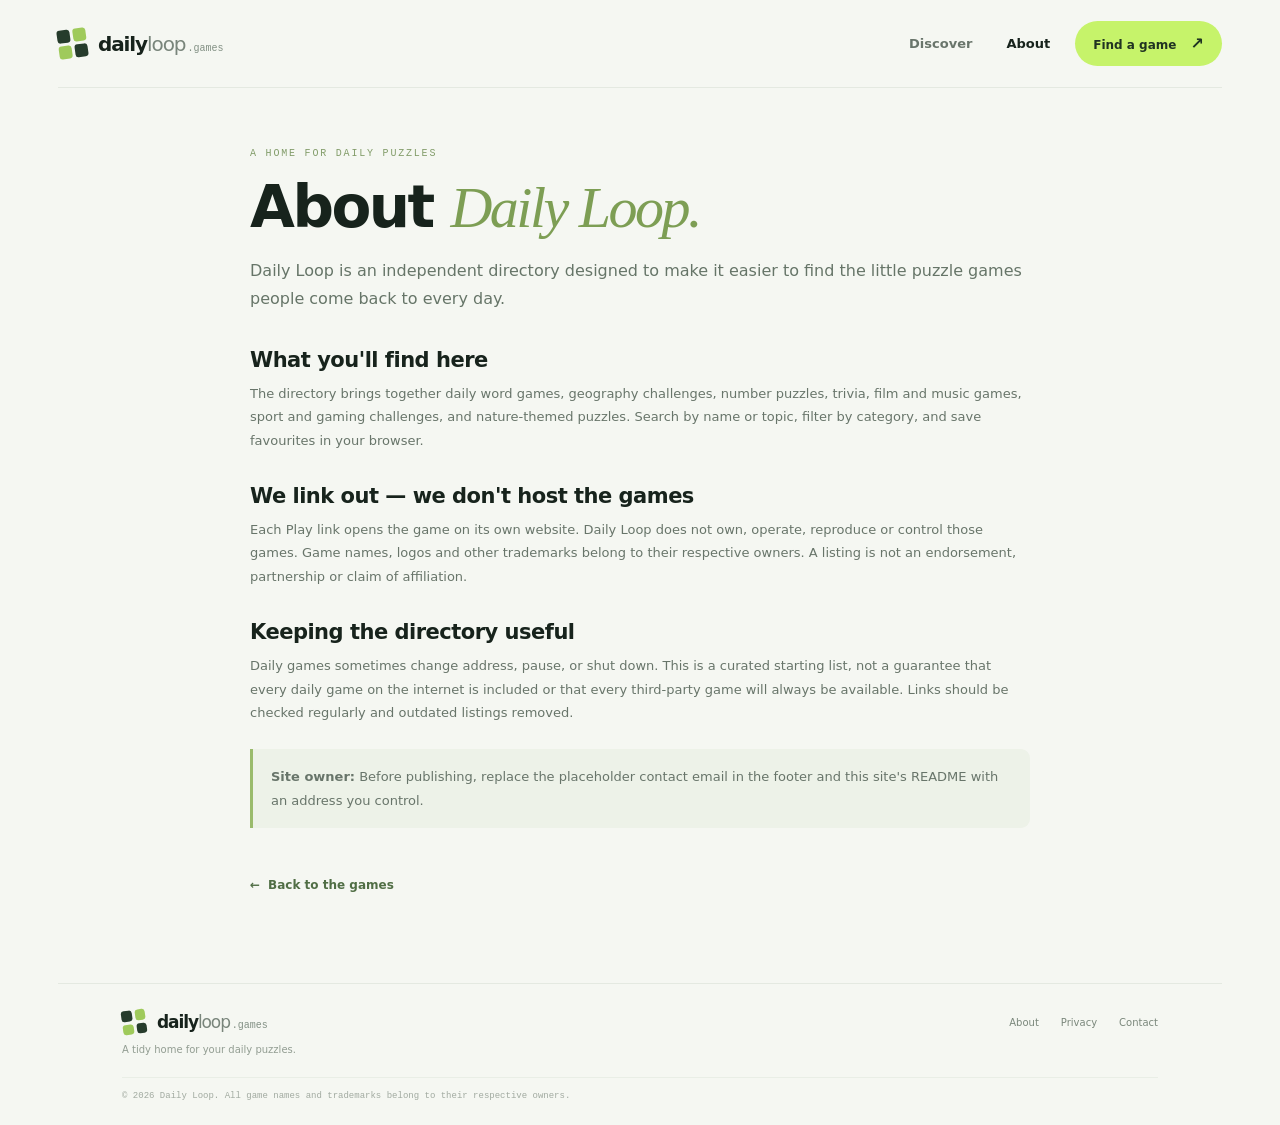
==== about.html @ 966f8ab9 "Add files via upload" ====
<!doctype html>
<html lang="en">
<head>
  <meta charset="utf-8"><meta name="viewport" content="width=device-width, initial-scale=1">
  <meta name="description" content="About Daily Loop, an independent directory of daily puzzle games.">
  <title>About — Daily Loop</title><link rel="icon" href="favicon.svg" type="image/svg+xml"><link rel="stylesheet" href="styles.css">
</head>
<body><div class="page-shell">
  <header class="site-header"><a class="brand" href="index.html"><span class="brand-mark" aria-hidden="true"><span></span><span></span><span></span><span></span></span><span>daily<span class="brand-light">loop</span><small>.games</small></span></a><nav class="header-nav"><a class="nav-link" href="index.html#directory">Discover</a><a class="nav-link active" href="about.html">About</a></nav><a class="header-cta" href="index.html#directory">Find a game <span>↗</span></a></header>
  <main class="content-page"><div class="eyebrow">A HOME FOR DAILY PUZZLES</div><h1>About <em>Daily Loop.</em></h1><p class="lead">Daily Loop is an independent directory designed to make it easier to find the little puzzle games people come back to every day.</p>
    <h2>What you'll find here</h2><p>The directory brings together daily word games, geography challenges, number puzzles, trivia, film and music games, sport and gaming challenges, and nature-themed puzzles. Search by name or topic, filter by category, and save favourites in your browser.</p>
    <h2>We link out — we don't host the games</h2><p>Each Play link opens the game on its own website. Daily Loop does not own, operate, reproduce or control those games. Game names, logos and other trademarks belong to their respective owners. A listing is not an endorsement, partnership or claim of affiliation.</p>
    <h2>Keeping the directory useful</h2><p>Daily games sometimes change address, pause, or shut down. This is a curated starting list, not a guarantee that every daily game on the internet is included or that every third-party game will always be available. Links should be checked regularly and outdated listings removed.</p>
    <div class="notice-box"><p><strong>Site owner:</strong> Before publishing, replace the placeholder contact email in the footer and this site's README with an address you control.</p></div>
    <a class="back-home" href="index.html"><span>←</span> Back to the games</a>
  </main>
  <footer class="site-footer"><a class="brand footer-brand" href="index.html"><span class="brand-mark" aria-hidden="true"><span></span><span></span><span></span><span></span></span><span>daily<span class="brand-light">loop</span><small>.games</small></span></a><p>A tidy home for your daily puzzles.</p><div class="footer-links"><a href="about.html">About</a><a href="privacy.html">Privacy</a><a href="mailto:hello@yourdomain.com">Contact</a></div><div class="copyright">© <span id="year">2026</span> Daily Loop. All game names and trademarks belong to their respective owners.</div></footer>
</div></body></html>
---- styles.css ----
:root{--ink:#17231c;--muted:#68736c;--paper:#f5f7f2;--white:#fff;--green:#c6f36a;--green-dark:#263c2c;--line:#e4e9e1;--soft:#edf2e9;--orange:#f7a875;--shadow:0 18px 50px rgba(22,39,27,.08);font-family:"DM Sans",system-ui,sans-serif;color:var(--ink);background:var(--paper)}
*{box-sizing:border-box}html{scroll-behavior:smooth;scroll-padding-top:90px}body{margin:0;min-width:320px;background:var(--paper)}button,input,select{font:inherit}button,a{-webkit-tap-highlight-color:transparent}a{color:inherit;text-decoration:none}.page-shell{max-width:1440px;margin:0 auto;padding:0 58px}.site-header{height:88px;display:flex;align-items:center;justify-content:space-between;border-bottom:1px solid var(--line);gap:25px}.brand{display:flex;align-items:center;gap:11px;font-size:20px;font-weight:800;letter-spacing:-1.1px;white-space:nowrap}.brand>span:last-child{display:inline-block}.brand-light{font-weight:500;color:#79857b}.brand small{font:500 10px "DM Mono",monospace;letter-spacing:0;color:#829084;margin-left:2px}.brand-mark{width:29px;height:29px;display:grid;grid-template-columns:repeat(2,1fr);gap:3px;transform:rotate(-8deg)}.brand-mark span{background:var(--green-dark);border-radius:3px}.brand-mark span:nth-child(2){background:#9fca5b}.brand-mark span:nth-child(3){background:#9fca5b}.brand-mark span:nth-child(4){background:var(--green-dark)}.header-nav{display:flex;align-items:center;gap:34px;margin-left:auto}.nav-link{font-size:13px;color:#69756b;font-weight:600;background:none;border:0;padding:8px 0;cursor:pointer}.nav-link:hover,.nav-link.active{color:var(--ink)}.favourite-count{display:inline-grid;place-items:center;min-width:19px;height:19px;padding:0 5px;margin-left:4px;border-radius:20px;background:#e8eee3;color:#50604f;font:11px "DM Mono",monospace}.header-cta{background:var(--green);color:#203322;border-radius:30px;padding:13px 18px;font-size:12px;font-weight:800;transition:transform .2s,background .2s}.header-cta:hover,.button:hover{transform:translateY(-2px)}.header-cta span{margin-left:10px;font-size:16px}.hero{min-height:490px;display:grid;grid-template-columns:1.1fr .9fr;align-items:center;gap:35px;padding:64px 5.5% 70px;position:relative;overflow:hidden}.hero-copy{max-width:590px;position:relative;z-index:2}.eyebrow{font:500 10px "DM Mono",monospace;letter-spacing:1.8px;color:#9bbd66;display:flex;align-items:center;gap:9px}.live-dot{width:7px;height:7px;border-radius:50%;background:#a8d95c;box-shadow:0 0 0 4px rgba(168,217,92,.13)}h1,h2,h3,p{margin-top:0}.hero h1{font-size:clamp(43px,5.2vw,72px);line-height:.99;letter-spacing:-4px;margin:23px 0 22px;font-weight:700;color:#1b2b20}.hero h1 em,.section-heading h2 em,.bottom-banner h2 em{font-family:Georgia,serif;font-weight:400;color:#7d9e54}.hero-description{max-width:440px;color:#68756a;font-size:15px;line-height:1.75;margin:0 0 27px}.hero-actions{display:flex;gap:11px;align-items:center}.button{border:0;cursor:pointer;border-radius:30px;padding:14px 19px;font-size:12px;font-weight:700;transition:transform .2s,background .2s}.button-primary{background:var(--green-dark);color:white}.button-primary span{margin-left:15px;font-size:15px}.button-quiet{background:transparent;color:#506052}.button-quiet:hover{background:#e9eee5}.button-quiet span{margin-right:6px;color:#86a957}.hero-meta{margin-top:35px;font:11px "DM Mono",monospace;color:#849087}.hero-meta strong{color:#46594a;font-weight:500}.meta-divider{padding:0 9px;color:#b5bdb5}.hero-art{height:345px;position:relative;display:flex;align-items:center;justify-content:center}.orbit{position:absolute;border:1px solid #e0e8d9;border-radius:50%;width:310px;height:310px}.orbit-two{width:235px;height:235px;border-style:dashed;border-color:#dce5d5}.tile{position:absolute;box-shadow:0 18px 38px rgba(31,51,34,.12);display:grid;place-items:center;font-weight:800}.tile-word{height:104px;width:104px;left:17%;top:17%;border-radius:23px;background:#d5eea6;color:#3a5633;font-size:48px;transform:rotate(-12deg)}.tile-map{height:91px;width:91px;right:18%;top:18%;border-radius:50%;background:#f2b68d;color:#6f422c;font-size:47px;transform:rotate(12deg)}.tile-number{height:105px;width:105px;right:15%;bottom:13%;border-radius:24px;background:#344c38;color:#d9f2ad;font:500 35px "DM Mono",monospace;transform:rotate(10deg)}.tile-star{height:74px;width:74px;left:18%;bottom:20%;border-radius:22px;background:#f5e6a6;color:#907b2d;font-size:38px;transform:rotate(10deg)}.tile-grid{height:88px;width:88px;left:calc(50% - 44px);top:calc(50% - 44px);background:#fff;border:1px solid #e8ece4;border-radius:21px;padding:17px;display:grid;grid-template-columns:1fr 1fr;gap:7px;transform:rotate(-5deg)}.tile-grid i{border-radius:5px;background:#9ecb68}.tile-grid i:nth-child(2){background:#e7aa83}.tile-grid i:nth-child(3){background:#d2e89c}.tile-grid i:nth-child(4){background:#a6b9da}.art-caption{position:absolute;bottom:3px;right:10%;font:10px "DM Mono",monospace;color:#7c8b7d}.art-caption-dot{display:inline-block;width:6px;height:6px;background:#a6cb66;border-radius:50%;margin-right:7px}.ad-wrap{display:flex;justify-content:center}.ad-slot{width:100%;min-height:94px;border:1px dashed #d9e1d6;background:#f0f3ed;border-radius:12px;display:flex;align-items:center;justify-content:center;position:relative;overflow:hidden}.ad-label{position:absolute;top:8px;left:12px;font:8px "DM Mono",monospace;letter-spacing:1px;color:#a1aba0}.ad-placeholder{font:11px "DM Mono",monospace;color:#9aa69a}.ad-leaderboard{max-width:970px;margin:0 auto 22px}.directory-section{padding:70px 5.5% 77px}.section-heading{display:flex;align-items:flex-end;justify-content:space-between;gap:30px;margin-bottom:30px}.eyebrow-dark{color:#879e71}.section-heading h2{font-size:38px;letter-spacing:-1.7px;line-height:1.1;margin:12px 0 9px}.section-intro{font-size:13px;color:#7b877c;margin:0;line-height:1.6}.results-note{display:flex;align-items:baseline;gap:7px;color:#879187;font:10px "DM Mono",monospace;white-space:nowrap;padding-bottom:5px}.results-number{font-size:22px;color:#435d42}.directory-tools{display:flex;gap:12px;margin-bottom:17px}.search-box{display:flex;align-items:center;gap:12px;background:#fff;border:1px solid #e5eae2;border-radius:10px;height:48px;padding:0 14px;flex:1;max-width:560px}.search-box svg{width:17px;height:17px;fill:none;stroke:#839084;stroke-width:1.7}.search-box input{border:0;outline:0;background:transparent;min-width:0;flex:1;color:var(--ink);font-size:12px}.search-box input::placeholder{color:#a0aaa0}.search-box kbd{font:10px "DM Mono",monospace;border:1px solid #e3e8e1;color:#a4ada3;border-radius:4px;padding:3px 6px}.sort-wrap select{height:48px;border:1px solid #e5eae2;border-radius:10px;background:#fff;padding:0 35px 0 14px;color:#68756a;font-size:11px;outline:none}.category-list{display:flex;gap:8px;flex-wrap:wrap;margin-bottom:24px}.category-chip{border:1px solid #e3e9df;background:transparent;color:#667467;border-radius:30px;padding:9px 14px;font-size:10px;font-weight:600;cursor:pointer;transition:.18s}.category-chip:hover{border-color:#b9c8af;color:#334936}.category-chip.selected{background:#263d2d;border-color:#263d2d;color:#f6f9f1}.active-filter-row{display:flex;align-items:center;justify-content:space-between;margin:-7px 0 16px;font:10px "DM Mono",monospace;color:#899489}.active-filter-row button{border:0;background:none;color:#59734b;cursor:pointer;font:inherit}.game-grid{display:grid;grid-template-columns:repeat(3,minmax(0,1fr));gap:12px}.game-card{min-height:158px;background:#fff;border:1px solid #e8ece5;border-radius:12px;padding:17px 17px 14px;position:relative;display:flex;flex-direction:column;transition:transform .18s,border-color .18s,box-shadow .18s}.game-card:hover{transform:translateY(-3px);border-color:#d0ddc9;box-shadow:0 12px 26px rgba(35,53,37,.06)}.card-top{display:flex;align-items:center;justify-content:space-between;margin-bottom:14px}.category-label{font:9px "DM Mono",monospace;color:#80927b;background:#f1f5ed;padding:6px 8px;border-radius:5px}.favourite-button{border:0;background:transparent;color:#b4beb1;font-size:19px;line-height:1;cursor:pointer;padding:1px 3px;transition:color .15s,transform .15s}.favourite-button:hover{transform:scale(1.15);color:#829c63}.favourite-button.saved{color:#789c47}.game-card h3{font-size:16px;letter-spacing:-.35px;margin:0 0 5px;font-weight:700}.game-card p{font-size:10.5px;line-height:1.5;color:#859086;margin:0 0 15px;min-height:31px}.card-bottom{display:flex;align-items:center;justify-content:space-between;margin-top:auto}.game-domain{font:9px "DM Mono",monospace;color:#a1aaa0;white-space:nowrap;overflow:hidden;text-overflow:ellipsis;max-width:65%}.play-link{font-size:10px;color:#4b7041;font-weight:800;white-space:nowrap}.play-link span{font-size:14px;margin-left:5px}.ad-inline-wrap{margin-top:24px}.ad-inline{max-width:720px;min-height:80px}.directory-footnote{text-align:center;margin-top:27px;font:9px "DM Mono",monospace;line-height:1.6;color:#9aa49a}.empty-state{text-align:center;padding:60px 15px;background:#fff;border:1px solid var(--line);border-radius:14px}.empty-icon{font-size:35px;color:#9cb77e}.empty-state h3{font-size:19px;margin:10px 0 5px}.empty-state p{font-size:12px;color:#819084;margin-bottom:18px}.bottom-banner{margin:0 5.5% 65px;background:#263c2c;color:#fff;border-radius:17px;min-height:195px;padding:34px 42px;display:flex;align-items:center;gap:28px;position:relative;overflow:hidden}.bottom-spark{font-size:72px;color:#b7e27a;line-height:1;transform:rotate(-12deg);z-index:1}.bottom-banner>div:nth-child(2){z-index:1}.bottom-banner .eyebrow{color:#bbd98f}.bottom-banner h2{font-size:27px;letter-spacing:-.7px;margin:9px 0 6px}.bottom-banner h2 em{color:#c8ec96}.bottom-banner p{font-size:11px;color:#c0cbbf;margin:0}.button-light{margin-left:auto;background:#d2ef9f;color:#283b2c;white-space:nowrap;z-index:1}.site-footer{border-top:1px solid var(--line);padding:26px 5.5% 24px;display:grid;grid-template-columns:1fr auto;align-items:center;gap:10px 20px}.footer-brand{font-size:17px}.footer-brand .brand-mark{width:24px;height:24px}.site-footer>p{font-size:10px;color:#929d92;margin:0}.footer-links{display:flex;gap:22px;font-size:10px;color:#7a877b;grid-column:2;grid-row:1}.footer-links a:hover{color:#304c35}.copyright{font:9px "DM Mono",monospace;color:#a1aaa0;grid-column:1/-1;margin-top:12px;padding-top:13px;border-top:1px solid #e9eee6}.toast{position:fixed;bottom:24px;left:50%;transform:translate(-50%,20px);padding:12px 18px;border-radius:30px;background:#263c2c;color:#fff;font-size:11px;box-shadow:var(--shadow);opacity:0;pointer-events:none;transition:.2s;z-index:20}.toast.show{opacity:1;transform:translate(-50%,0)}.visually-hidden{position:absolute;width:1px;height:1px;padding:0;margin:-1px;overflow:hidden;clip:rect(0,0,0,0);white-space:nowrap;border:0}

.editorial-section{padding:18px 5.5% 75px}.editorial-heading{max-width:650px;margin-bottom:24px}.editorial-heading h2,.faq-block h2{font-size:32px;letter-spacing:-1.4px;line-height:1.1;margin:11px 0}.editorial-heading h2 em,.faq-block h2 em{font-family:Georgia,serif;font-weight:400;color:#7d9e54}.editorial-heading>p{max-width:570px;color:#788579;font-size:12px;line-height:1.75;margin:0}.routine-grid{display:grid;grid-template-columns:repeat(3,minmax(0,1fr));gap:12px}.routine-card{background:#fff;border:1px solid var(--line);border-radius:12px;padding:21px;min-height:190px}.routine-number{font:11px "DM Mono",monospace;color:#9bb76f}.routine-card h3{font-size:15px;margin:20px 0 8px;letter-spacing:-.3px}.routine-card p{font-size:10.5px;line-height:1.65;color:#849084;margin:0 0 13px}.routine-card a,.routine-card button{font-size:10px;font-weight:800;color:#537947}.routine-card a span,.routine-card button span{margin-left:5px;font-size:13px}.routine-card button{background:none;border:0;padding:0;cursor:pointer}.faq-block{max-width:780px;margin:55px auto 0}.faq-block h2{margin-bottom:17px}.faq-block details{border-top:1px solid #e2e9df;padding:15px 2px}.faq-block details:last-child{border-bottom:1px solid #e2e9df}.faq-block summary{font-size:12px;font-weight:700;cursor:pointer;list-style:none;position:relative;padding-right:30px}.faq-block summary::-webkit-details-marker{display:none}.faq-block summary:after{content:"+";position:absolute;right:4px;top:-3px;font-size:18px;font-weight:400;color:#78945c}.faq-block details[open] summary:after{content:"−"}.faq-block details p{font-size:11px;line-height:1.7;color:#7d897e;max-width:690px;margin:10px 0 0}

/* Supporting pages */
.content-page{max-width:820px;margin:0 auto;padding:60px 20px 90px}.content-page .eyebrow{color:#829c69}.content-page h1{font-size:clamp(38px,6vw,58px);letter-spacing:-2.5px;line-height:1.05;margin:18px 0}.content-page h1 em{font-family:Georgia,serif;color:#7d9e54;font-weight:400}.content-page .lead{font-size:16px;line-height:1.75;color:#667568;margin-bottom:35px}.content-page h2{font-size:21px;letter-spacing:-.5px;margin:32px 0 10px}.content-page p,.content-page li{font-size:13px;line-height:1.8;color:#68756a}.content-page ul{padding-left:22px}.content-page a.inline-link{color:#507543;text-decoration:underline;text-underline-offset:3px}.notice-box{background:#edf2e8;border-left:3px solid #9abb6c;padding:16px 18px;border-radius:0 9px 9px 0;margin:25px 0}.notice-box p{margin:0}.back-home{display:inline-flex;margin-top:25px;font-size:12px;font-weight:700;color:#506e45}.back-home span{margin-right:8px}
@media(max-width:900px){.page-shell{padding:0 28px}.hero{padding-left:3%;padding-right:3%;grid-template-columns:1.1fr .9fr}.hero-art{transform:scale(.9)}.directory-section{padding-left:3%;padding-right:3%}.editorial-section{padding-left:3%;padding-right:3%}.game-grid{grid-template-columns:repeat(2,minmax(0,1fr))}.bottom-banner{margin-left:3%;margin-right:3%}}
@media(max-width:640px){.page-shell{padding:0 17px}.site-header{height:70px;gap:12px}.brand{font-size:18px}.brand-mark{width:25px;height:25px}.header-nav{gap:15px}.header-nav .nav-link{font-size:0}.header-nav .nav-link.active{font-size:11px}.header-nav #show-favourites{font-size:11px}.header-nav a:last-child{display:none}.header-cta{padding:11px 13px;font-size:10px}.header-cta span{margin-left:4px}.hero{display:block;padding:54px 4% 35px;min-height:0}.hero h1{font-size:49px;letter-spacing:-2.9px;margin-top:18px}.hero-description{font-size:13px;max-width:360px}.hero-art{height:255px;margin-top:15px;transform:scale(.8);transform-origin:center top;margin-bottom:-35px}.tile-word{left:14%}.tile-map{right:13%}.tile-number{right:12%}.tile-star{left:14%}.art-caption{right:10%;bottom:0}.ad-leaderboard{min-height:75px}.directory-section{padding:55px 2% 55px}.editorial-section{padding:10px 2% 55px}.editorial-heading h2,.faq-block h2{font-size:27px}.routine-grid{grid-template-columns:1fr;gap:8px}.routine-card{min-height:0;padding:17px}.routine-card h3{margin:12px 0 6px}.faq-block{margin-top:40px}.section-heading{align-items:flex-start;margin-bottom:22px}.section-heading h2{font-size:32px}.section-intro{max-width:320px;font-size:11px}.results-note{display:none}.directory-tools{gap:7px}.search-box{height:45px;padding:0 10px;gap:8px}.search-box input{font-size:10px}.search-box kbd{display:none}.sort-wrap select{height:45px;width:102px;padding:0 6px;font-size:9px}.category-list{gap:6px;margin-bottom:18px}.category-chip{font-size:9px;padding:8px 10px}.game-grid{gap:8px}.game-card{min-height:156px;padding:13px 12px 12px}.card-top{margin-bottom:12px}.category-label{font-size:8px;padding:5px 6px}.game-card h3{font-size:14px}.game-card p{font-size:9.5px;min-height:42px;margin-bottom:11px}.game-domain{font-size:8px;max-width:59%}.play-link{font-size:9px}.bottom-banner{margin:0 2% 45px;padding:25px 20px;gap:13px;min-height:190px;flex-wrap:wrap}.bottom-spark{font-size:45px}.bottom-banner h2{font-size:22px}.bottom-banner p{font-size:10px}.button-light{margin:4px 0 0 58px;padding:11px 15px}.site-footer{padding:23px 2% 20px;grid-template-columns:1fr}.site-footer>p{margin-top:-4px}.footer-links{grid-column:1;grid-row:auto;margin-top:8px}.copyright{grid-column:1}.content-page{padding:45px 8px 70px}}
@media(prefers-reduced-motion:reduce){*,*::before,*::after{scroll-behavior:auto!important;transition:none!important}}
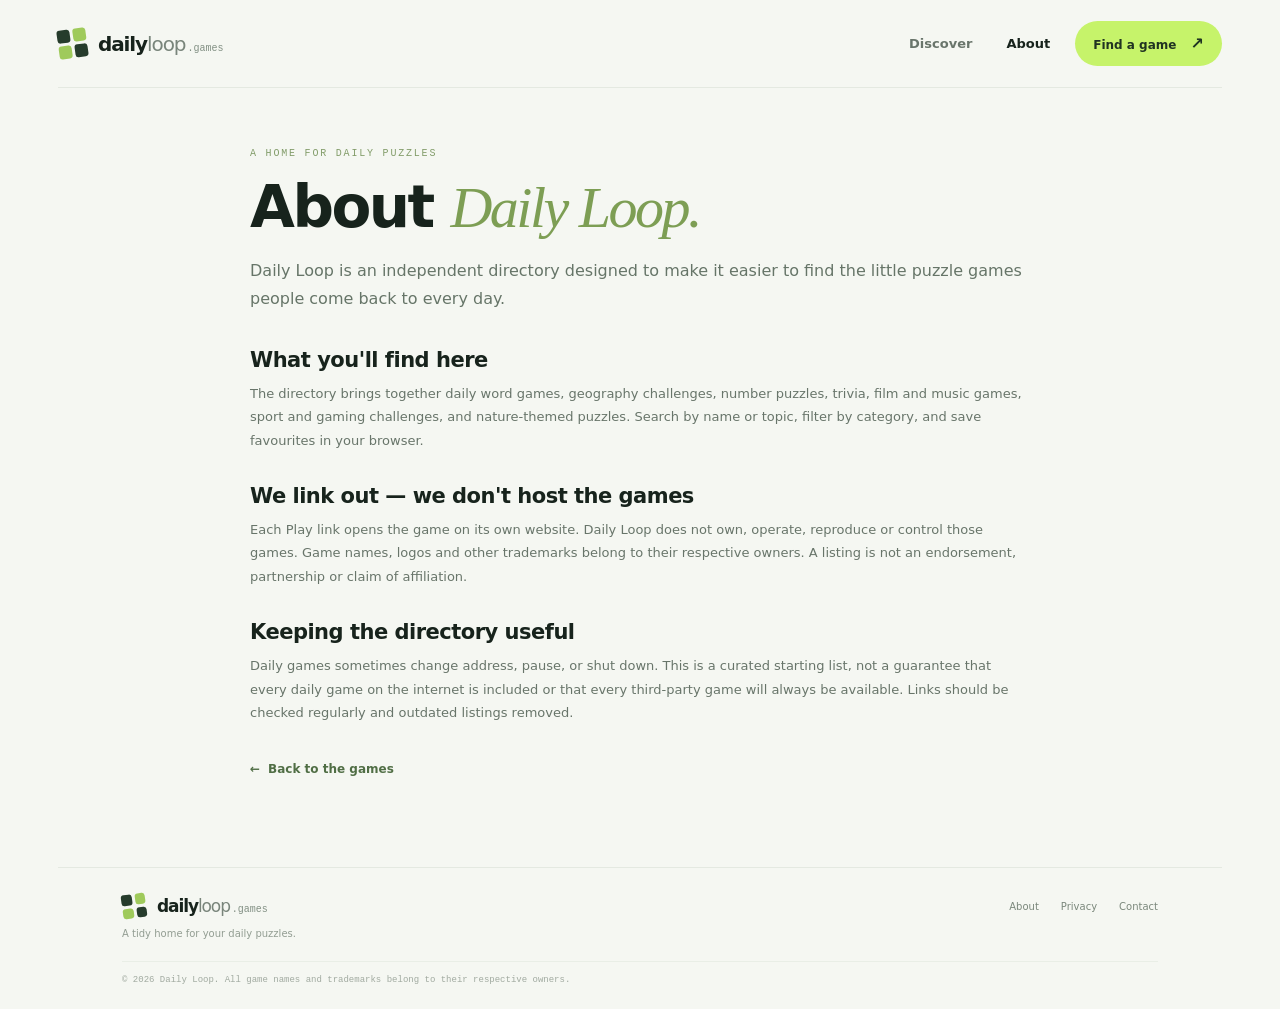
==== commit c89a1b0d: "Update about.html" ====
--- a/about.html
+++ b/about.html
@@ -10,9 +10,8 @@
   <main class="content-page"><div class="eyebrow">A HOME FOR DAILY PUZZLES</div><h1>About <em>Daily Loop.</em></h1><p class="lead">Daily Loop is an independent directory designed to make it easier to find the little puzzle games people come back to every day.</p>
     <h2>What you'll find here</h2><p>The directory brings together daily word games, geography challenges, number puzzles, trivia, film and music games, sport and gaming challenges, and nature-themed puzzles. Search by name or topic, filter by category, and save favourites in your browser.</p>
     <h2>We link out — we don't host the games</h2><p>Each Play link opens the game on its own website. Daily Loop does not own, operate, reproduce or control those games. Game names, logos and other trademarks belong to their respective owners. A listing is not an endorsement, partnership or claim of affiliation.</p>
-    <h2>Keeping the directory useful</h2><p>Daily games sometimes change address, pause, or shut down. This is a curated starting list, not a guarantee that every daily game on the internet is included or that every third-party game will always be available. Links should be checked regularly and outdated listings removed.</p>
-    <div class="notice-box"><p><strong>Site owner:</strong> Before publishing, replace the placeholder contact email in the footer and this site's README with an address you control.</p></div>
+    <h2>Keeping the directory useful</h2><p>Daily games sometimes change address, pause, or shut down. This is a curated starting list, not a guarantee that every daily game on the internet is included or that every third-party game will always be available. Links should be checked regularly and outdated listings removed.</p> 
     <a class="back-home" href="index.html"><span>←</span> Back to the games</a>
   </main>
-  <footer class="site-footer"><a class="brand footer-brand" href="index.html"><span class="brand-mark" aria-hidden="true"><span></span><span></span><span></span><span></span></span><span>daily<span class="brand-light">loop</span><small>.games</small></span></a><p>A tidy home for your daily puzzles.</p><div class="footer-links"><a href="about.html">About</a><a href="privacy.html">Privacy</a><a href="mailto:hello@yourdomain.com">Contact</a></div><div class="copyright">© <span id="year">2026</span> Daily Loop. All game names and trademarks belong to their respective owners.</div></footer>
+  <footer class="site-footer"><a class="brand footer-brand" href="index.html"><span class="brand-mark" aria-hidden="true"><span></span><span></span><span></span><span></span></span><span>daily<span class="brand-light">loop</span><small>.games</small></span></a><p>A tidy home for your daily puzzles.</p><div class="footer-links"><a href="about.html">About</a><a href="privacy.html">Privacy</a><a href="wrighttom12345.com">Contact</a></div><div class="copyright">© <span id="year">2026</span> Daily Loop. All game names and trademarks belong to their respective owners.</div></footer>
 </div></body></html>
